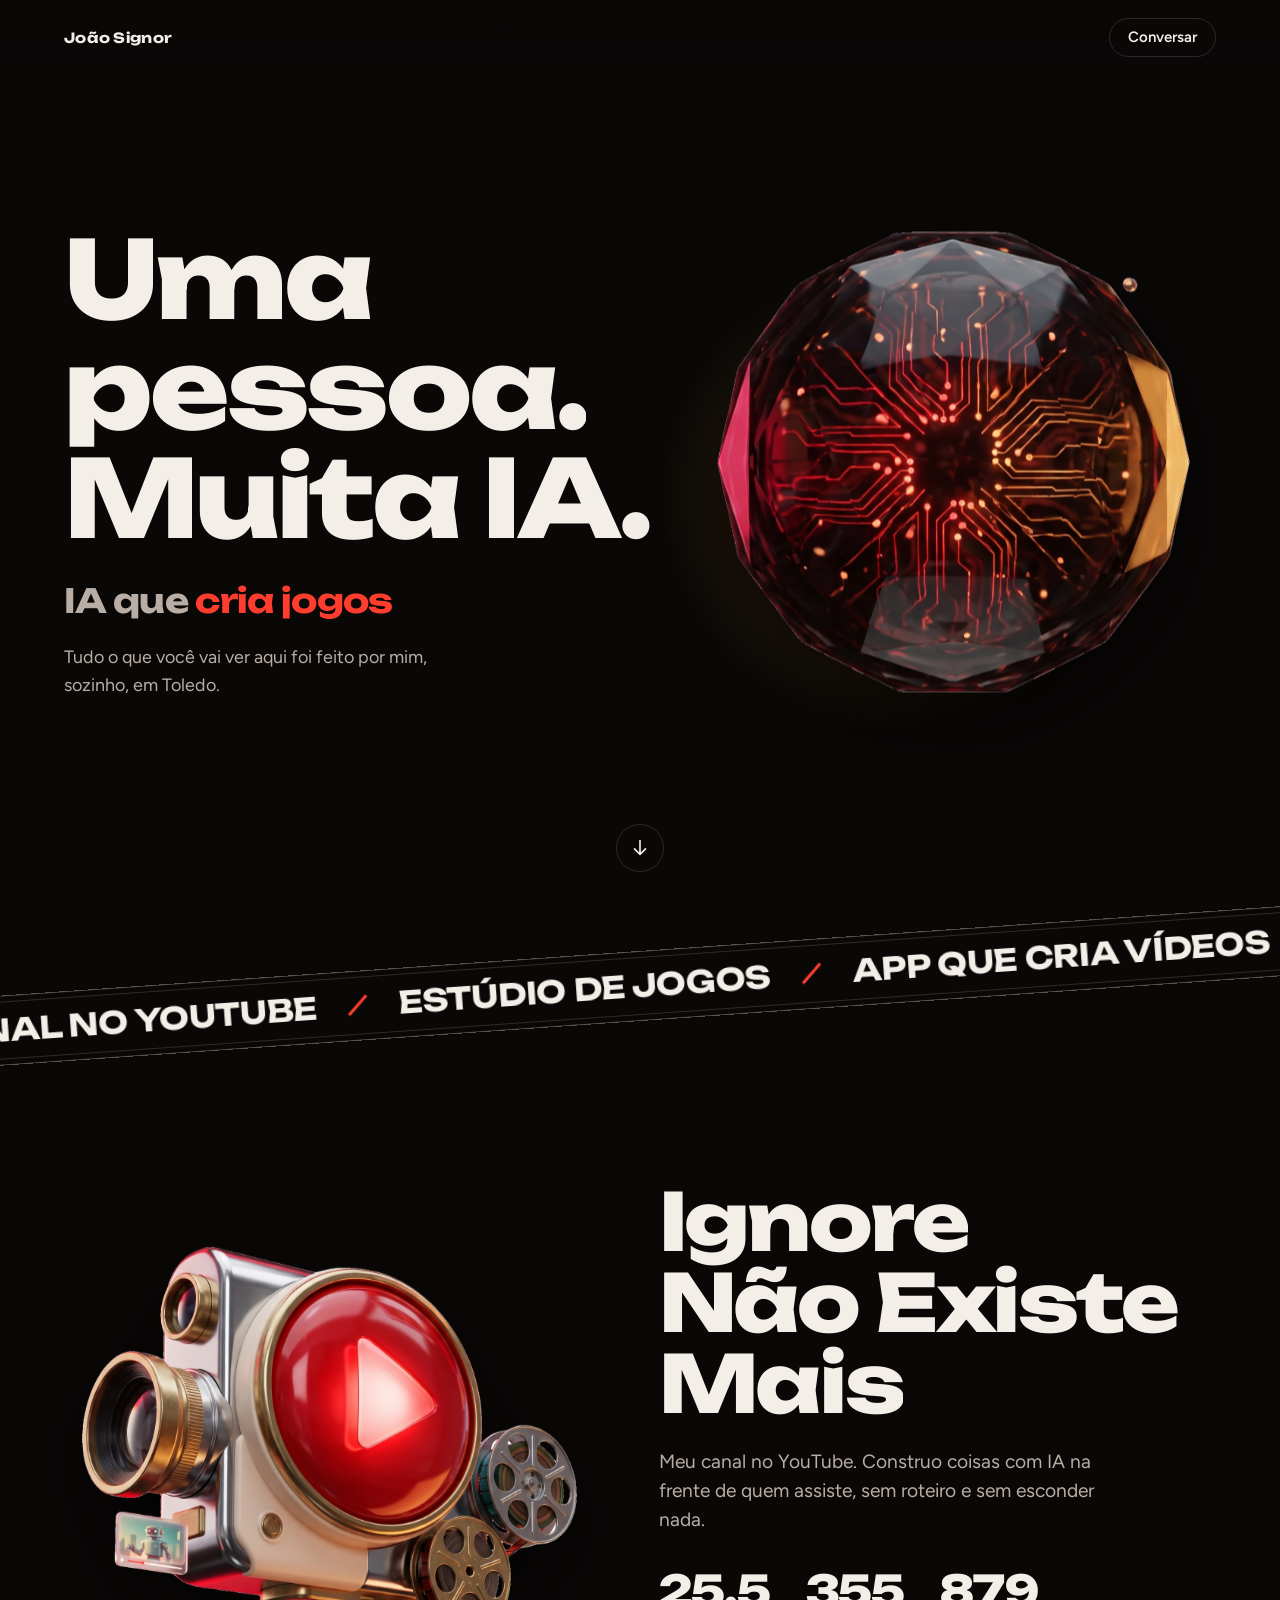
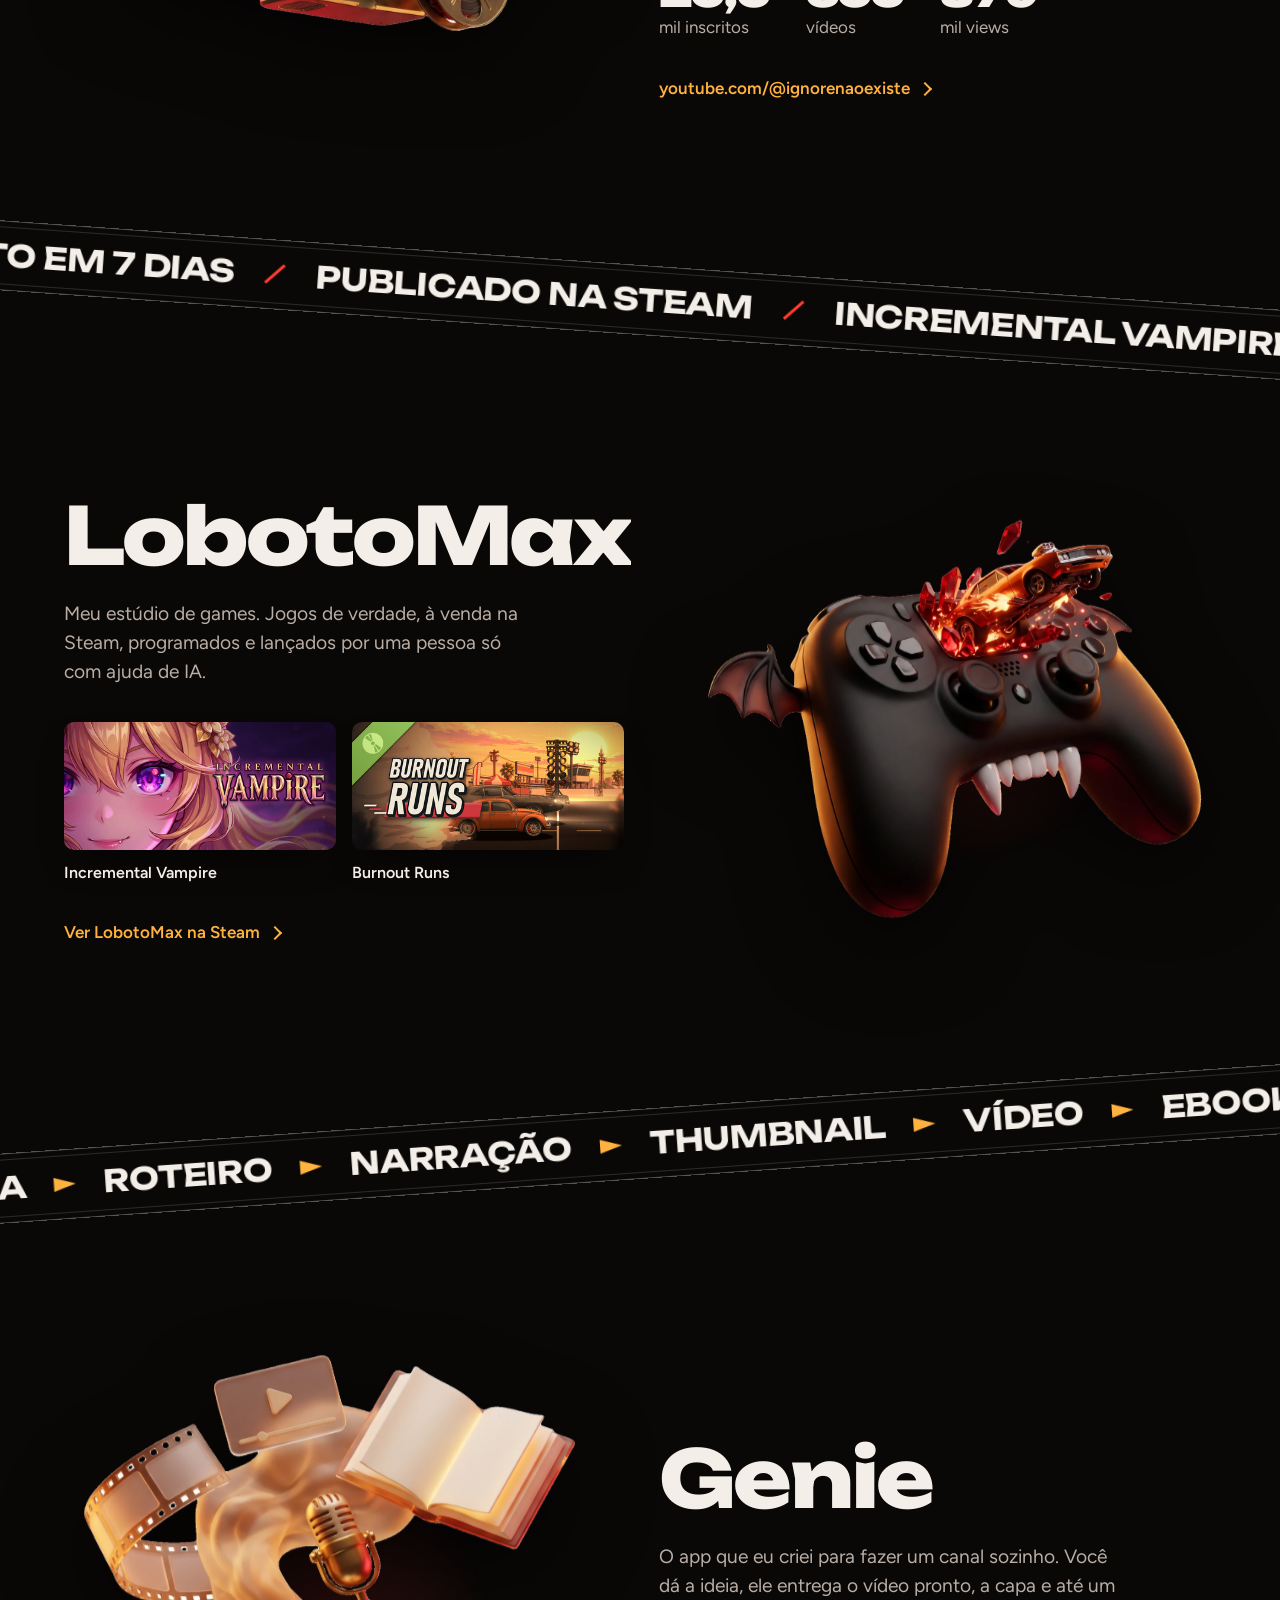
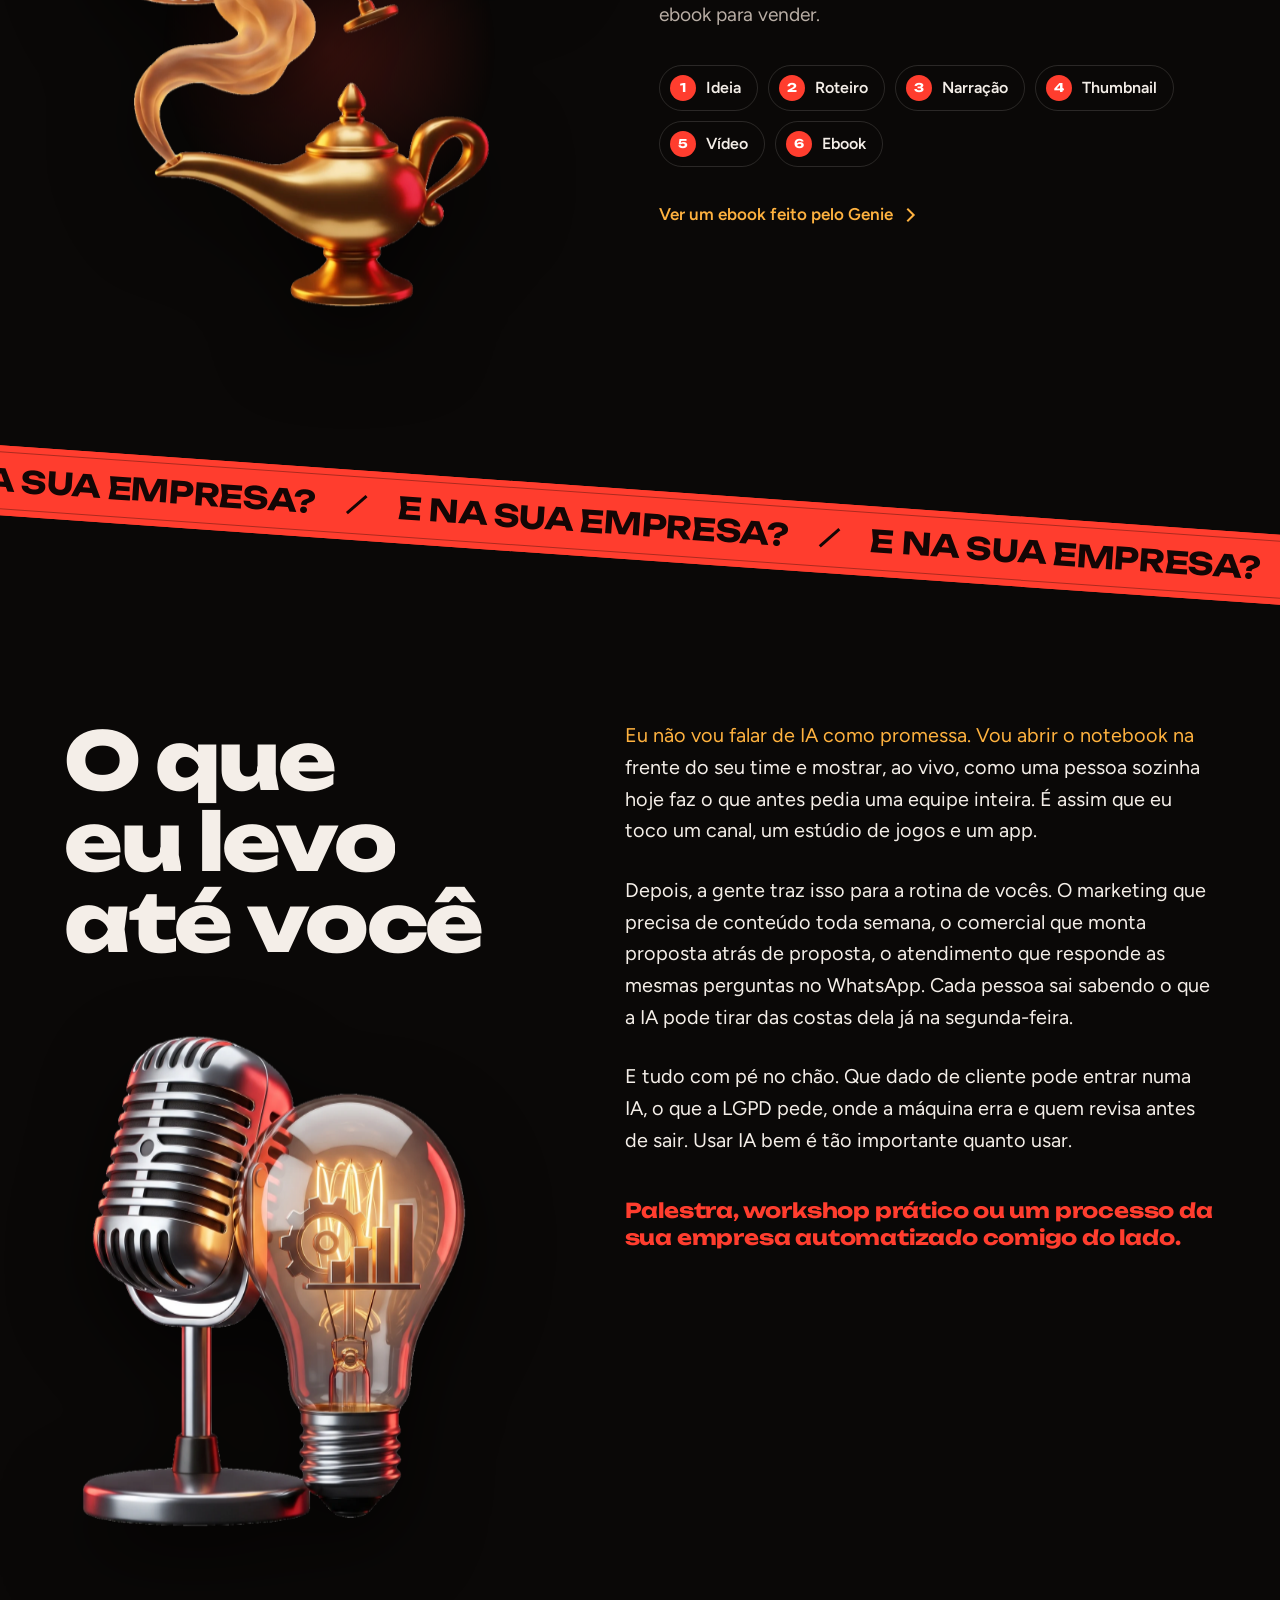
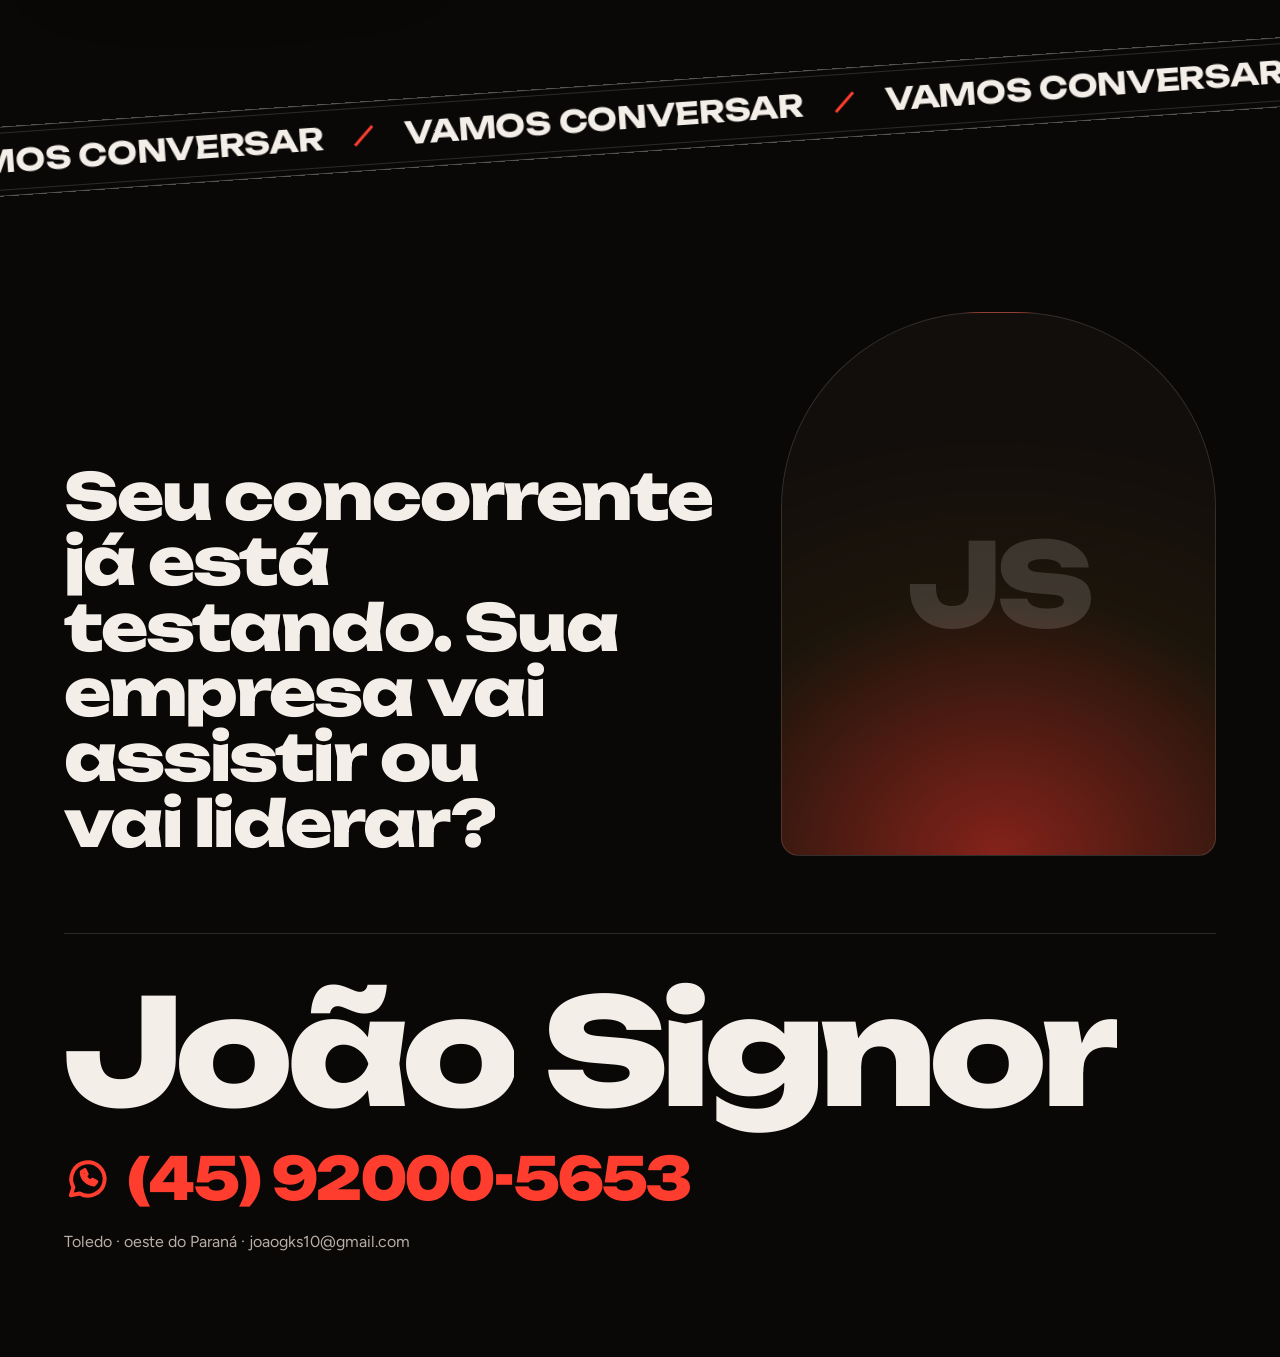
==== site/v2/index.html @ de9743dd "Nova landing v2: fundo preto, divisores diagonais animados, imagens geradas no Nano Banana com fundo" ====
<!doctype html>
<html lang="pt-BR">
<head>
<meta charset="utf-8">
<meta name="viewport" content="width=device-width, initial-scale=1">
<title>João Signor · IA na prática para empresas · Toledo – PR</title>
<meta name="description" content="Palestras e workshops de inteligência artificial aplicada para empresas de Toledo e do oeste do Paraná, com João Signor: criador de conteúdo, dev de jogos na Steam e criador do Genie.">
<meta name="theme-color" content="#0a0807">
<meta property="og:type" content="website">
<meta property="og:title" content="João Signor · IA na prática para empresas">
<meta property="og:description" content="Um canal, um estúdio de jogos e um app que cria vídeos sozinho. Tudo feito por uma pessoa com IA.">
<meta property="og:image" content="img/og.jpg">
<link rel="icon" href="data:image/svg+xml,%3Csvg xmlns='http://www.w3.org/2000/svg' viewBox='0 0 64 64'%3E%3Crect width='64' height='64' rx='14' fill='%230a0807'/%3E%3Cpath d='M14 46 50 18' stroke='%23ff3d2e' stroke-width='6' stroke-linecap='round'/%3E%3Cpath d='M14 34 34 18' stroke='%23ffb23f' stroke-width='6' stroke-linecap='round'/%3E%3C/svg%3E">
<link rel="preload" href="fonts/unbounded-normal-latin.woff2" as="font" type="font/woff2" crossorigin>
<link rel="stylesheet" href="fonts/fonts.css">
<link rel="stylesheet" href="css/style.css">
</head>
<body>
<a class="skip" href="#conteudo">Pular para o conteúdo</a>

<header class="top">
  <span class="top__name">João Signor</span>
  <a class="top__cta" href="https://wa.me/5545920005653?text=Ol%C3%A1%20Jo%C3%A3o%2C%20quero%20conversar%20sobre%20uma%20palestra%20de%20IA%20na%20minha%20empresa." target="_blank" rel="noopener">Conversar</a>
</header>

<main id="conteudo">

  <!-- ABERTURA -->
  <section class="hero" aria-labelledby="h-hero">
    <div class="hero__glow" aria-hidden="true"></div>
    <div class="hero__copy">
      <h1 id="h-hero" class="split">Uma pessoa. Muita IA.</h1>
      <p class="hero__rotator" aria-live="off">
        <span class="sr-only">IA que grava, cria jogos, escreve roteiros e vende.</span>
        <span aria-hidden="true">IA que <span class="rot"><b>grava vídeos</b><b>cria jogos</b><b>escreve roteiros</b><b>desenha capas</b><b>vende ebooks</b></span></span>
      </p>
      <p class="hero__sub reveal">Tudo o que você vai ver aqui foi feito por mim, sozinho, em Toledo.</p>
    </div>
    <figure class="hero__art float-wrap" data-tilt>
      <img class="float" src="img/core.webp" width="1199" height="1172" alt="Esfera de vidro escuro com circuitos vermelhos acesos por dentro, representando a inteligência artificial">
    </figure>
    <a class="hero__down" href="#canal" aria-label="Descer para a primeira parte">
      <svg viewBox="0 0 24 24" aria-hidden="true"><path d="M12 4v15m0 0-6-6m6 6 6-6"/></svg>
    </a>
  </section>

  <div class="slash" aria-hidden="true"><div class="slash__track"><span>Canal no YouTube</span><i></i><span>Estúdio de jogos</span><i></i><span>App que cria vídeos</span><i></i><span>Canal no YouTube</span><i></i><span>Estúdio de jogos</span><i></i><span>App que cria vídeos</span><i></i></div></div>

  <!-- 1 · CANAL -->
  <section class="part" id="canal" aria-labelledby="h-canal">
    <figure class="part__art float-wrap" data-tilt>
      <img class="float" src="img/youtube.webp" width="1400" height="1108" loading="lazy" alt="Câmera de vídeo retrô com um grande botão de play vermelho e rolos de filme flutuando">
    </figure>
    <div class="part__copy">
      <h2 id="h-canal" class="split">Ignore Não Existe Mais</h2>
      <p class="part__sub reveal">Meu canal no YouTube. Construo coisas com IA na frente de quem assiste, sem roteiro e sem esconder nada.</p>
      <ul class="facts reveal">
        <li><strong data-count="25.5" data-dec="1">25,5</strong> mil inscritos</li>
        <li><strong data-count="355">355</strong> vídeos</li>
        <li><strong data-count="879">879</strong> mil views</li>
      </ul>
      <a class="link reveal" href="https://www.youtube.com/@ignorenaoexiste" target="_blank" rel="noopener">youtube.com/@ignorenaoexiste</a>
    </div>
  </section>

  <div class="slash slash--rev" aria-hidden="true"><div class="slash__track"><span>Feito em 7 dias</span><i></i><span>Publicado na Steam</span><i></i><span>Incremental Vampire</span><i></i><span>Burnout Runs</span><i></i><span>Feito em 7 dias</span><i></i><span>Publicado na Steam</span><i></i><span>Incremental Vampire</span><i></i><span>Burnout Runs</span><i></i></div></div>

  <!-- 2 · LOBOTOMAX -->
  <section class="part part--flip" id="estudio" aria-labelledby="h-lobo">
    <figure class="part__art float-wrap" data-tilt>
      <img class="float float--slow" src="img/lobotomax.webp" width="1400" height="1149" loading="lazy" alt="Controle de videogame com presas de vampiro e um carro de arrancada saindo dele">
    </figure>
    <div class="part__copy">
      <h2 id="h-lobo" class="split">LobotoMax</h2>
      <p class="part__sub reveal">Meu estúdio de games. Jogos de verdade, à venda na Steam, programados e lançados por uma pessoa só com ajuda de IA.</p>
      <ul class="games reveal">
        <li><img src="../assets/steam/4910220_header.jpg" width="460" height="215" loading="lazy" alt="Capa do jogo Incremental Vampire"><span>Incremental Vampire</span></li>
        <li><img src="../assets/steam/5432230_header.jpg" width="460" height="215" loading="lazy" alt="Capa do jogo Burnout Runs"><span>Burnout Runs</span></li>
      </ul>
      <a class="link reveal" href="https://store.steampowered.com/curator/46188356" target="_blank" rel="noopener">Ver LobotoMax na Steam</a>
    </div>
  </section>

  <div class="slash" aria-hidden="true"><div class="slash__track"><span>Ideia</span><i class="arr"></i><span>Roteiro</span><i class="arr"></i><span>Narração</span><i class="arr"></i><span>Thumbnail</span><i class="arr"></i><span>Vídeo</span><i class="arr"></i><span>Ebook</span><i></i><span>Ideia</span><i class="arr"></i><span>Roteiro</span><i class="arr"></i><span>Narração</span><i class="arr"></i><span>Thumbnail</span><i class="arr"></i><span>Vídeo</span><i class="arr"></i><span>Ebook</span><i></i></div></div>

  <!-- 3 · GENIE -->
  <section class="part" id="genie" aria-labelledby="h-genie">
    <figure class="part__art float-wrap" data-tilt>
      <img class="float" src="img/genie.webp" width="1257" height="1400" loading="lazy" alt="Lâmpada mágica dourada soltando fumaça que vira filme, capa de vídeo, microfone e ebook">
    </figure>
    <div class="part__copy">
      <h2 id="h-genie" class="split">Genie</h2>
      <p class="part__sub reveal">O app que eu criei para fazer um canal sozinho. Você dá a ideia, ele entrega o vídeo pronto, a capa e até um ebook para vender.</p>
      <ol class="steps reveal" aria-label="Etapas do Genie">
        <li>Ideia</li><li>Roteiro</li><li>Narração</li><li>Thumbnail</li><li>Vídeo</li><li>Ebook</li>
      </ol>
      <a class="link reveal" href="https://codigopug.pages.dev/" target="_blank" rel="noopener">Ver um ebook feito pelo Genie</a>
    </div>
  </section>

  <div class="slash slash--rev slash--hot" aria-hidden="true"><div class="slash__track"><span>E na sua empresa?</span><i></i><span>E na sua empresa?</span><i></i><span>E na sua empresa?</span><i></i><span>E na sua empresa?</span><i></i><span>E na sua empresa?</span><i></i><span>E na sua empresa?</span><i></i></div></div>

  <!-- IDEIAS -->
  <section class="ideas" id="ideias" aria-labelledby="h-ideias">
    <div class="ideas__head">
      <h2 id="h-ideias" class="split">O que eu levo até você</h2>
      <figure class="ideas__art float-wrap" data-tilt>
        <img class="float float--slow" src="img/ideias.webp" width="1116" height="1400" loading="lazy" alt="Microfone de palco cromado ao lado de uma lâmpada acesa com um gráfico subindo dentro">
      </figure>
    </div>
    <div class="ideas__text">
      <p class="reveal">Eu não vou falar de IA como promessa. Vou abrir o notebook na frente do seu time e mostrar, ao vivo, como uma pessoa sozinha hoje faz o que antes pedia uma equipe inteira. É assim que eu toco um canal, um estúdio de jogos e um app.</p>
      <p class="reveal">Depois, a gente traz isso para a rotina de vocês. O marketing que precisa de conteúdo toda semana, o comercial que monta proposta atrás de proposta, o atendimento que responde as mesmas perguntas no WhatsApp. Cada pessoa sai sabendo o que a IA pode tirar das costas dela já na segunda-feira.</p>
      <p class="reveal">E tudo com pé no chão. Que dado de cliente pode entrar numa IA, o que a LGPD pede, onde a máquina erra e quem revisa antes de sair. Usar IA bem é tão importante quanto usar.</p>
      <p class="ideas__formats reveal">Palestra, workshop prático ou um processo da sua empresa automatizado comigo do lado.</p>
    </div>
  </section>

  <div class="slash" aria-hidden="true"><div class="slash__track"><span>Vamos conversar</span><i></i><span>Vamos conversar</span><i></i><span>Vamos conversar</span><i></i><span>Vamos conversar</span><i></i><span>Vamos conversar</span><i></i><span>Vamos conversar</span><i></i><span>Vamos conversar</span><i></i><span>Vamos conversar</span><i></i></div></div>

  <!-- FECHAMENTO -->
  <section class="close" id="contato" aria-labelledby="h-close">
    <div class="close__row">
      <h2 id="h-close" class="close__hook split">Seu concorrente já está testando. Sua empresa vai assistir ou vai liderar?</h2>
      <figure class="close__face">
        <!-- TROCAR: foto do João (salve como site/assets/joao.jpg, de preferência recortada sem fundo em PNG: site/assets/joao.png) -->
        <img src="../assets/joao.png" width="800" height="1000" alt="Foto de João Signor" onerror="this.onerror=function(){this.remove()};this.src='../assets/joao.jpg'">
        <span class="close__mono" aria-hidden="true">JS</span>
      </figure>
    </div>
    <div class="close__sign">
      <p class="close__name split">João Signor</p>
      <a class="close__phone reveal" href="https://wa.me/5545920005653?text=Ol%C3%A1%20Jo%C3%A3o%2C%20quero%20levar%20IA%20para%20a%20minha%20empresa." target="_blank" rel="noopener">
        <svg viewBox="0 0 24 24" aria-hidden="true"><path d="M3.5 20.5l1.3-4.1A8.5 8.5 0 1 1 8 19.6l-4.5.9z"/><path d="M9 8.6c0 3.2 2.9 6.2 6.3 6.4l1.2-1.4-2-1-1 .9c-1.2-.5-2.3-1.6-2.8-2.8l.9-1-1-2z"/></svg>
        (45) 92000-5653
      </a>
      <p class="close__place reveal">Toledo · oeste do Paraná · joaogks10@gmail.com</p>
    </div>
  </section>
</main>

<script src="js/main.js" defer></script>
</body>
</html>
---- site/v2/fonts/fonts.css ----
@font-face{font-family:'Figtree';font-style:italic;font-weight:400;font-display:swap;src:url(../fonts/figtree-italic-latin-ext.woff2) format('woff2');unicode-range:U+0100-02BA, U+02BD-02C5, U+02C7-02CC, U+02CE-02D7, U+02DD-02FF, U+0304, U+0308, U+0329, U+1D00-1DBF, U+1E00-1E9F, U+1EF2-1EFF, U+2020, U+20A0-20AB, U+20AD-20C4, U+2113, U+2C60-2C7F, U+A720-A7FF;}
@font-face{font-family:'Figtree';font-style:italic;font-weight:400;font-display:swap;src:url(../fonts/figtree-italic-latin.woff2) format('woff2');unicode-range:U+0000-00FF, U+0131, U+0152-0153, U+02BB-02BC, U+02C6, U+02DA, U+02DC, U+0304, U+0308, U+0329, U+2000-206F, U+20AC, U+2122, U+2191, U+2193, U+2212, U+2215, U+FEFF, U+FFFD;}
@font-face{font-family:'Figtree';font-style:normal;font-weight:400 700;font-display:swap;src:url(../fonts/figtree-normal-latin-ext.woff2) format('woff2');unicode-range:U+0100-02BA, U+02BD-02C5, U+02C7-02CC, U+02CE-02D7, U+02DD-02FF, U+0304, U+0308, U+0329, U+1D00-1DBF, U+1E00-1E9F, U+1EF2-1EFF, U+2020, U+20A0-20AB, U+20AD-20C4, U+2113, U+2C60-2C7F, U+A720-A7FF;}
@font-face{font-family:'Figtree';font-style:normal;font-weight:400 700;font-display:swap;src:url(../fonts/figtree-normal-latin.woff2) format('woff2');unicode-range:U+0000-00FF, U+0131, U+0152-0153, U+02BB-02BC, U+02C6, U+02DA, U+02DC, U+0304, U+0308, U+0329, U+2000-206F, U+20AC, U+2122, U+2191, U+2193, U+2212, U+2215, U+FEFF, U+FFFD;}
@font-face{font-family:'Unbounded';font-style:normal;font-weight:400 900;font-display:swap;src:url(../fonts/unbounded-normal-latin-ext.woff2) format('woff2');unicode-range:U+0100-02BA, U+02BD-02C5, U+02C7-02CC, U+02CE-02D7, U+02DD-02FF, U+0304, U+0308, U+0329, U+1D00-1DBF, U+1E00-1E9F, U+1EF2-1EFF, U+2020, U+20A0-20AB, U+20AD-20C4, U+2113, U+2C60-2C7F, U+A720-A7FF;}
@font-face{font-family:'Unbounded';font-style:normal;font-weight:400 900;font-display:swap;src:url(../fonts/unbounded-normal-latin.woff2) format('woff2');unicode-range:U+0000-00FF, U+0131, U+0152-0153, U+02BB-02BC, U+02C6, U+02DA, U+02DC, U+0304, U+0308, U+0329, U+2000-206F, U+20AC, U+2122, U+2191, U+2193, U+2212, U+2215, U+FEFF, U+FFFD;}
---- site/v2/css/style.css ----
:root {
  --bg: #0a0807;
  --bg-2: #120e0c;
  --ink: #f4eee8;
  --ink-2: #b9aea5;      /* texto secundário, 8.9:1 no fundo */
  --red: #ff3d2e;
  --amber: #ffb23f;
  --line: rgba(244, 238, 232, .14);
  --display: 'Unbounded', 'Arial Black', sans-serif;
  --text: 'Figtree', 'Segoe UI', sans-serif;
  --ease: cubic-bezier(.16, 1, .3, 1);
  --pad: clamp(20px, 5vw, 72px);
  --sec: clamp(64px, 8.5vw, 128px);
}

*, *::before, *::after { box-sizing: border-box; }
html { scroll-behavior: smooth; -webkit-text-size-adjust: 100%; }
html, body { overflow-x: clip; }
body {
  margin: 0; background: var(--bg); color: var(--ink);
  font: 400 clamp(17px, 1.25vw, 20px)/1.6 var(--text);
  overflow-x: hidden; caret-color: var(--red);
  -webkit-font-smoothing: antialiased;
}
img { display: block; max-width: 100%; height: auto; }
a { color: inherit; }
::selection { background: var(--red); color: #fff; }
:focus-visible { outline: 2px solid var(--amber); outline-offset: 4px; border-radius: 4px; }
html { scrollbar-color: #3a2f2a var(--bg); }
::-webkit-scrollbar { width: 10px; }
::-webkit-scrollbar-track { background: var(--bg); }
::-webkit-scrollbar-thumb { background: #3a2f2a; border-radius: 10px; border: 2px solid var(--bg); }
::-webkit-scrollbar-thumb:hover { background: var(--red); }

.sr-only { position: absolute; width: 1px; height: 1px; overflow: hidden; clip: rect(0 0 0 0); white-space: nowrap; }
.skip { position: absolute; left: 12px; top: -60px; z-index: 50; background: var(--amber); color: #120e0c; padding: 10px 16px; border-radius: 8px; font-weight: 700; text-decoration: none; }
.skip:focus { top: 12px; }

/* ---------- topo ---------- */
.top {
  position: fixed; inset: 0 0 auto; z-index: 20;
  display: flex; justify-content: space-between; align-items: center;
  padding: 18px var(--pad);
  background: linear-gradient(var(--bg) 20%, transparent);
  pointer-events: none;
}
.top > * { pointer-events: auto; }
.top__name { font: 700 14px/1 var(--display); letter-spacing: .02em; }
.top__cta {
  font: 600 15px/1 var(--text); text-decoration: none;
  padding: 11px 18px; border-radius: 999px; border: 1px solid var(--line);
  transition: background .3s var(--ease), border-color .3s var(--ease), color .3s;
}
.top__cta:hover { background: var(--red); border-color: var(--red); color: #140605; }

/* ---------- tipografia de exibição ---------- */
h1, h2, .close__name {
  font-family: var(--display); font-weight: 800; letter-spacing: -.03em;
  line-height: 1.02; margin: 0; text-wrap: balance;
}
h1 { font-size: clamp(44px, 8.4vw, 128px); }
h2 { font-size: clamp(38px, 6.2vw, 96px); }

/* ---------- abertura ---------- */
.hero {
  position: relative; min-height: 100svh;
  display: grid; grid-template-columns: 1.15fr 1fr; align-items: center; gap: 24px;
  padding: 120px var(--pad) 96px; isolation: isolate;
}
.hero__glow {
  position: absolute; z-index: -1; right: 4%; top: 18%; width: 52vw; aspect-ratio: 1;
  background: radial-gradient(closest-side, rgba(255, 61, 46, .26), rgba(255, 178, 63, .07) 55%, transparent 72%);
  filter: blur(10px); animation: breathe 7s ease-in-out infinite;
}
.hero__rotator {
  font: 700 clamp(22px, 2.6vw, 38px)/1.2 var(--display); letter-spacing: -.02em;
  margin: 28px 0 0; color: var(--ink-2);
}
.rot { display: inline-grid; vertical-align: bottom; height: 1.2em; overflow: hidden; color: var(--red); }
.rot b { grid-area: 1/1; font-weight: inherit; transform: translateY(110%); opacity: 0; transition: transform .7s var(--ease), opacity .4s; white-space: nowrap; }
.rot b.on { transform: none; opacity: 1; }
.rot b.out { transform: translateY(-110%); opacity: 0; }
.no-js .rot b:first-child, .rot b:first-child:only-of-type { transform: none; opacity: 1; }
.hero__sub { color: var(--ink-2); max-width: 34ch; margin: 22px 0 0; font-size: clamp(17px, 1.4vw, 22px); }
.hero__art { margin: 0; justify-self: center; width: min(560px, 100%); }
.hero__down {
  position: absolute; left: 50%; bottom: 28px; translate: -50% 0;
  width: 48px; height: 48px; display: grid; place-items: center; border-radius: 50%;
  border: 1px solid var(--line); animation: nudge 2.4s var(--ease) infinite;
}
.hero__down svg { width: 22px; fill: none; stroke: var(--ink); stroke-width: 1.8; stroke-linecap: round; stroke-linejoin: round; }

/* ---------- divisores diagonais ---------- */
.slash {
  --tilt: -4deg;
  position: relative; z-index: 2; margin: clamp(24px, 4vw, 56px) -6vw;
  transform: rotate(var(--tilt));
  border-block: 1px solid rgba(244, 238, 232, .32);
  padding: 14px 0; overflow: hidden;
}
.slash::before, .slash::after {
  content: ""; position: absolute; left: 0; right: 0; height: 1px; background: rgba(244, 238, 232, .14);
}
.slash::before { top: 5px; } .slash::after { bottom: 5px; }
.slash--rev { --tilt: 4deg; }
.slash__track {
  display: flex; align-items: center; gap: 28px; width: max-content;
  font: 700 clamp(18px, 2.4vw, 32px)/1.3 var(--display); letter-spacing: -.01em; text-transform: uppercase;
  animation: marquee 32s linear infinite;
}
.slash--rev .slash__track { animation-direction: reverse; }
.slash__track i { width: 26px; height: 3px; background: var(--red); transform: rotate(-45deg); flex: none; }
.slash__track i.arr { width: 22px; transform: none; background: var(--amber); clip-path: polygon(0 0, 100% 50%, 0 100%); height: 14px; }
.slash--hot { background: var(--red); border-color: var(--red); color: #140605; }
.slash--hot::before, .slash--hot::after { background: rgba(20, 6, 5, .35); }
.slash--hot .slash__track i { background: #140605; }
.slash--thin { padding: 0; height: 0; border-bottom: 0; }
.slash--thin::before, .slash--thin::after { display: none; }

/* ---------- partes ---------- */
.part {
  display: grid; grid-template-columns: 1fr 1.05fr; align-items: center;
  gap: clamp(24px, 5vw, 80px); padding: var(--sec) var(--pad);
}
.part--flip .part__art { order: 2; }
.part__art { margin: 0; position: relative; width: min(600px, 100%); justify-self: center; }
.part__art::before {
  content: ""; position: absolute; inset: 12% 8% 6%; z-index: -1; border-radius: 50%;
  background: radial-gradient(closest-side, rgba(255, 61, 46, .22), transparent 75%);
}
.part__sub { color: var(--ink-2); max-width: 38ch; margin: 24px 0 0; font-size: clamp(18px, 1.5vw, 23px); line-height: 1.5; }

.facts { list-style: none; display: flex; flex-wrap: wrap; gap: 14px 36px; padding: 0; margin: 36px 0 0; color: var(--ink-2); }
.facts strong { display: block; font: 800 clamp(30px, 3.4vw, 48px)/1 var(--display); color: var(--ink); letter-spacing: -.03em; font-variant-numeric: tabular-nums; }

.games { list-style: none; display: grid; grid-template-columns: repeat(2, minmax(0, 1fr)); gap: 16px; padding: 0; margin: 36px 0 0; max-width: 560px; }
.games li { display: grid; gap: 10px; font-weight: 600; font-size: 16px; }
.games img { border-radius: 10px; box-shadow: 0 18px 36px -16px rgba(0, 0, 0, .8); transition: transform .5s var(--ease); }
.games li:hover img { transform: translateY(-4px) rotate(-1deg); }

.steps { list-style: none; display: flex; flex-wrap: wrap; gap: 10px; padding: 0; margin: 36px 0 0; counter-reset: s; }
.steps li {
  counter-increment: s; display: flex; align-items: center; gap: 10px;
  padding: 9px 16px 9px 10px; border-radius: 999px; border: 1px solid var(--line);
  font-weight: 600; font-size: 16px;
}
.steps li::before {
  content: counter(s); display: grid; place-items: center; width: 26px; height: 26px; border-radius: 50%;
  background: var(--red); color: #fff; font: 700 12px/1 var(--display);
}
.steps.in li { animation: pop .6s var(--ease) both; }
.steps.in li:nth-child(2) { animation-delay: .08s; } .steps.in li:nth-child(3) { animation-delay: .16s; }
.steps.in li:nth-child(4) { animation-delay: .24s; } .steps.in li:nth-child(5) { animation-delay: .32s; }
.steps.in li:nth-child(6) { animation-delay: .4s; }

.link {
  display: inline-flex; align-items: center; gap: 10px; margin-top: 34px;
  font-weight: 600; text-decoration: none; color: var(--amber);
  background: linear-gradient(currentColor, currentColor) 0 100% / 0 1px no-repeat;
  padding-bottom: 3px; transition: background-size .5s var(--ease);
}
.link::after { content: ""; width: 10px; height: 10px; border: solid currentColor; border-width: 2px 2px 0 0; transform: rotate(45deg); }
.link:hover { background-size: 100% 1px; }

/* ---------- ideias ---------- */
.ideas {
  display: grid; grid-template-columns: .9fr 1.1fr; gap: clamp(32px, 6vw, 96px);
  padding: var(--sec) var(--pad);
}
.ideas__head { position: sticky; top: 110px; align-self: start; }
.ideas__art { margin: 32px 0 0; width: min(420px, 90%); }
.ideas__text p { margin: 0 0 1.4em; max-width: 62ch; font-size: clamp(19px, 1.55vw, 24px); line-height: 1.6; color: var(--ink); }
.ideas__text p:first-child::first-line { color: var(--amber); }
.ideas__formats { font-family: var(--display); font-weight: 700; font-size: clamp(18px, 1.6vw, 24px) !important; line-height: 1.35 !important; color: var(--red) !important; letter-spacing: -.01em; padding-top: .6em; }

/* ---------- fechamento ---------- */
.close { padding: var(--sec) var(--pad) clamp(64px, 8vw, 120px); }
.close__row { display: grid; grid-template-columns: 1.2fr .8fr; align-items: end; gap: clamp(24px, 5vw, 72px); }
.close__hook { font-size: clamp(34px, 5vw, 76px); }
.close__face {
  margin: 0; position: relative; aspect-ratio: 4/5; width: min(440px, 100%); justify-self: end;
  border-radius: 46% 46% 18px 18px / 36% 36% 18px 18px; overflow: hidden;
  background: radial-gradient(120% 80% at 50% 100%, rgba(255, 61, 46, .5), rgba(255, 178, 63, .08) 60%, var(--bg-2));
  border: 1px solid var(--line);
}
.close__face img { position: absolute; inset: 0; width: 100%; height: 100%; object-fit: cover; object-position: top center; z-index: 1; }
.close__mono { position: absolute; inset: 0; display: grid; place-items: center; font: 800 clamp(64px, 9vw, 140px)/1 var(--display); color: rgba(244, 238, 232, .16); letter-spacing: -.05em; }
.close__sign { margin-top: clamp(40px, 6vw, 80px); border-top: 1px solid var(--line); padding-top: clamp(28px, 4vw, 48px); }
.close__name { font-size: clamp(52px, 11.5vw, 184px); line-height: .95; letter-spacing: -.045em; }
.close__phone {
  display: inline-flex; align-items: center; gap: 16px; margin-top: 28px; text-decoration: none;
  font: 800 clamp(28px, 4.6vw, 68px)/1 var(--display); letter-spacing: -.03em; color: var(--red);
  font-variant-numeric: tabular-nums; transition: color .3s;
}
.close__phone svg { width: .8em; height: .8em; fill: none; stroke: currentColor; stroke-width: 2; stroke-linejoin: round; flex: none; }
.close__phone:hover { color: var(--amber); }
.close__place { color: var(--ink-2); margin: 18px 0 0; font-size: 16px; }

/* ---------- animações ---------- */
.float-wrap { transform-style: preserve-3d; transition: transform .8s var(--ease); will-change: transform; }
.float { animation: float 6s ease-in-out infinite; filter: drop-shadow(0 30px 40px rgba(0, 0, 0, .6)); }
.float--slow { animation-duration: 8s; }

/* texto: palavras sobem (o padrão é visível; o JS só esconde se puder animar) */
.split .w { display: inline-block; overflow: hidden; vertical-align: top; padding-bottom: .08em; margin-bottom: -.08em; }
.split .w > span { display: inline-block; }
.anim .split:not(.in) .w > span { transform: translateY(105%) rotate(4deg); }
.anim .split .w > span { transition: transform 1s var(--ease); transition-delay: calc(var(--i) * 60ms); }
.anim .reveal { opacity: 0; transform: translateY(24px); transition: opacity .9s var(--ease), transform .9s var(--ease); }
.anim .reveal.in { opacity: 1; transform: none; }
.anim .part__art, .anim .ideas__art, .anim .hero__art { opacity: 0; scale: .86; transition: opacity 1.1s var(--ease), scale 1.3s var(--ease); }
.anim .in-art { opacity: 1 !important; scale: 1 !important; }

@keyframes float { 0%, 100% { transform: translateY(0) rotate(-1.5deg); } 50% { transform: translateY(-22px) rotate(1.5deg); } }
@keyframes breathe { 0%, 100% { opacity: .75; scale: 1; } 50% { opacity: 1; scale: 1.08; } }
@keyframes marquee { to { transform: translateX(-50%); } }
@keyframes nudge { 0%, 100% { translate: -50% 0; } 50% { translate: -50% 8px; } }
@keyframes pop { from { opacity: 0; transform: translateY(14px) scale(.9); } }

/* ---------- responsivo ---------- */
@media (max-width: 860px) {
  .hero { grid-template-columns: 1fr; padding-top: 104px; text-align: left; }
  .hero__art { order: -1; width: min(340px, 78%); }
  .hero__glow { width: 110vw; right: -20%; top: 4%; }
  .part, .ideas { grid-template-columns: 1fr; }
  .part--flip .part__art { order: 0; }
  .part__art { width: min(420px, 86%); }
  .ideas__head { position: static; }
  .ideas__art { width: min(300px, 70%); }
  .close__row { grid-template-columns: 1fr; }
  .close__face { justify-self: start; width: min(340px, 82%); order: 2; }
  .slash { margin-inline: -12vw; }
}
@media (max-width: 420px) {
  .games { grid-template-columns: 1fr; }
  .close__phone { gap: 10px; }
}

@media (prefers-reduced-motion: reduce) {
  *, *::before, *::after { animation: none !important; transition: none !important; }
  html { scroll-behavior: auto; }
  .anim .split:not(.in) .w > span, .anim .reveal, .anim .part__art, .anim .ideas__art, .anim .hero__art { opacity: 1; transform: none; scale: 1; }
  .rot b { transform: none; opacity: 0; } .rot b:first-child { opacity: 1; }
}
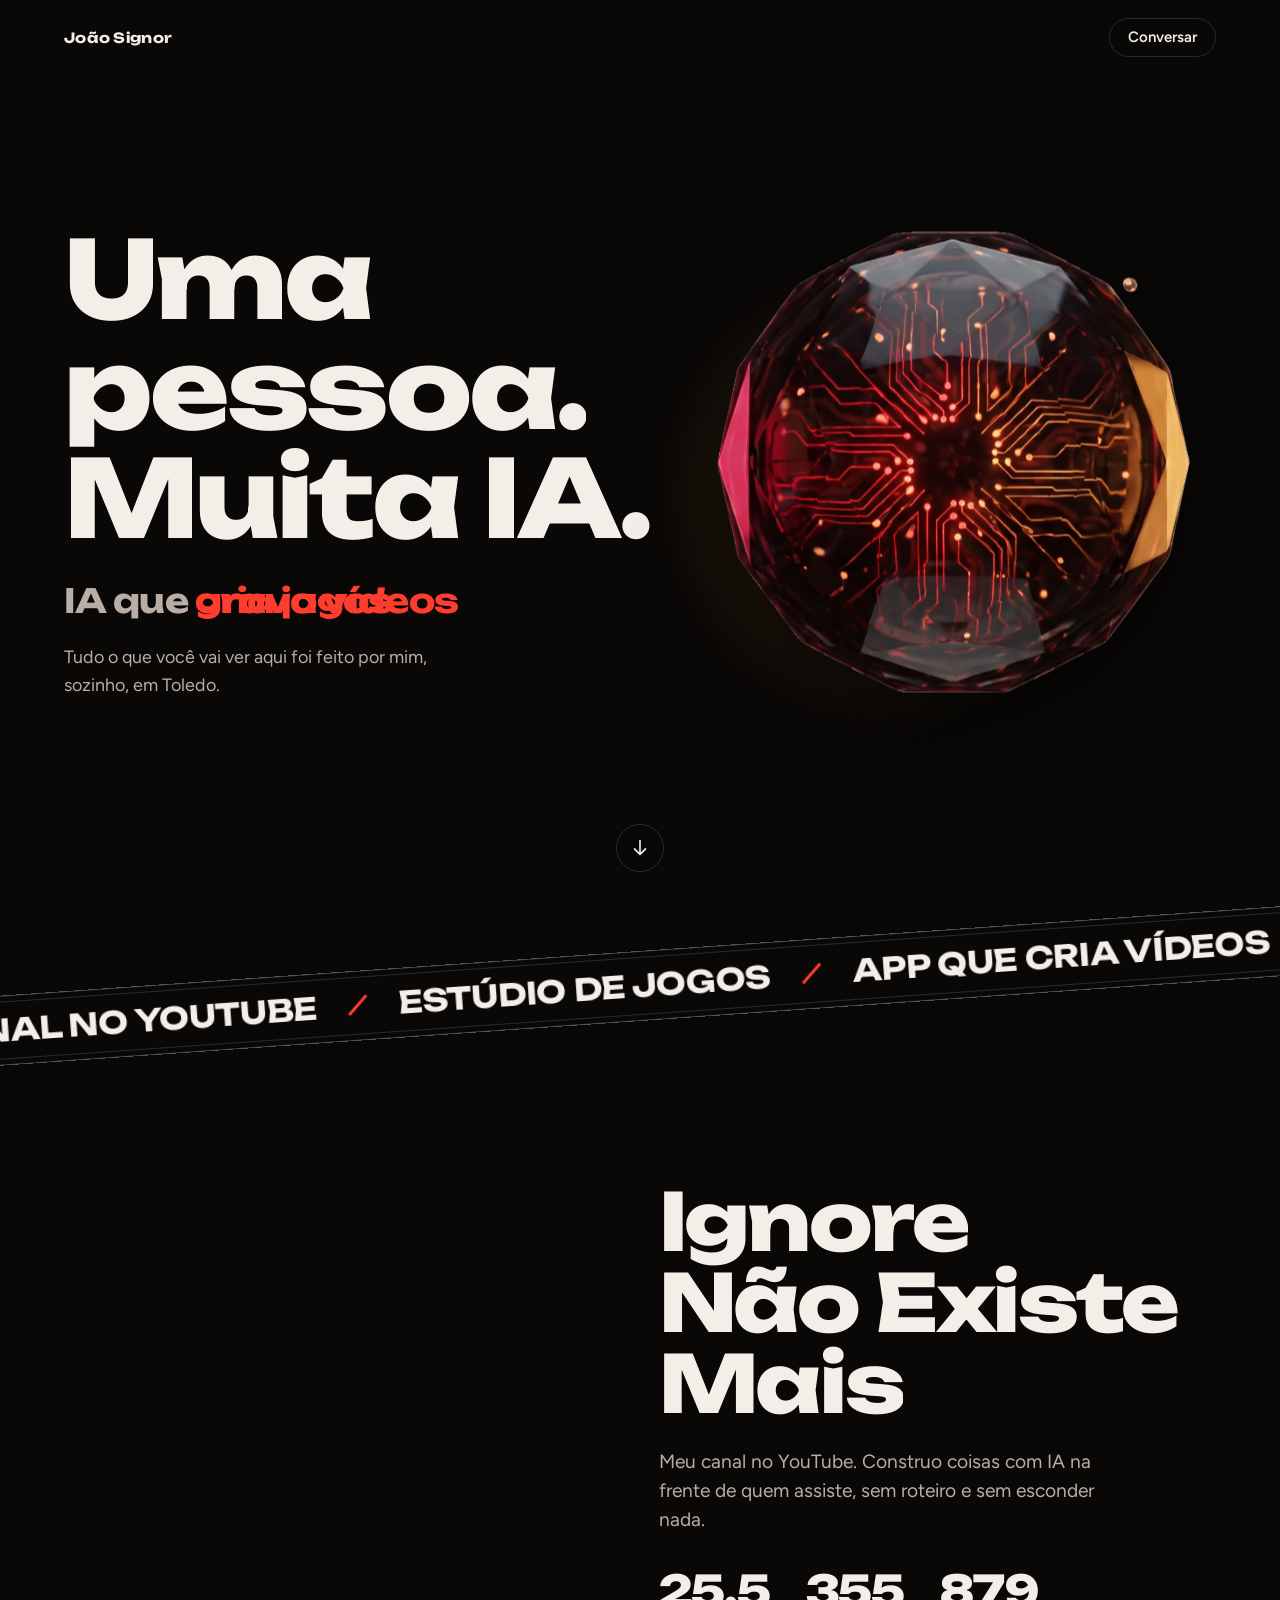
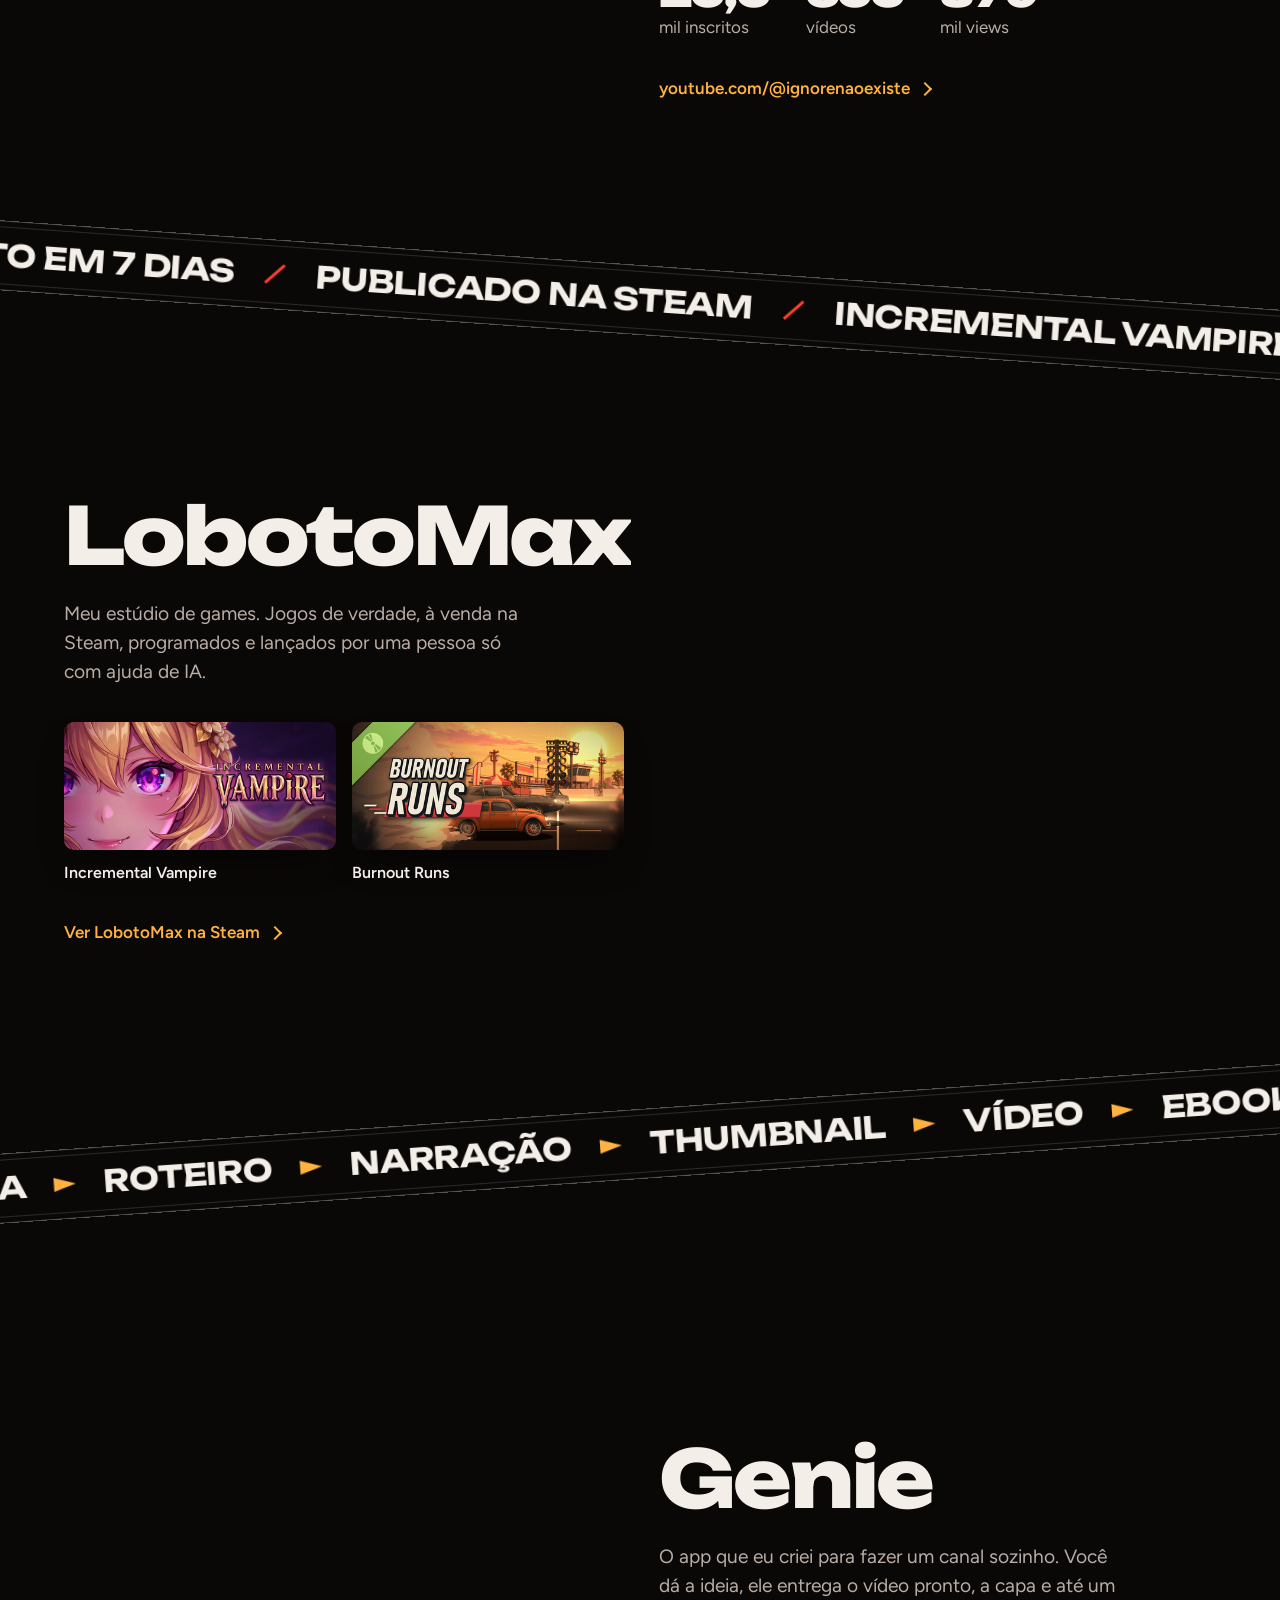
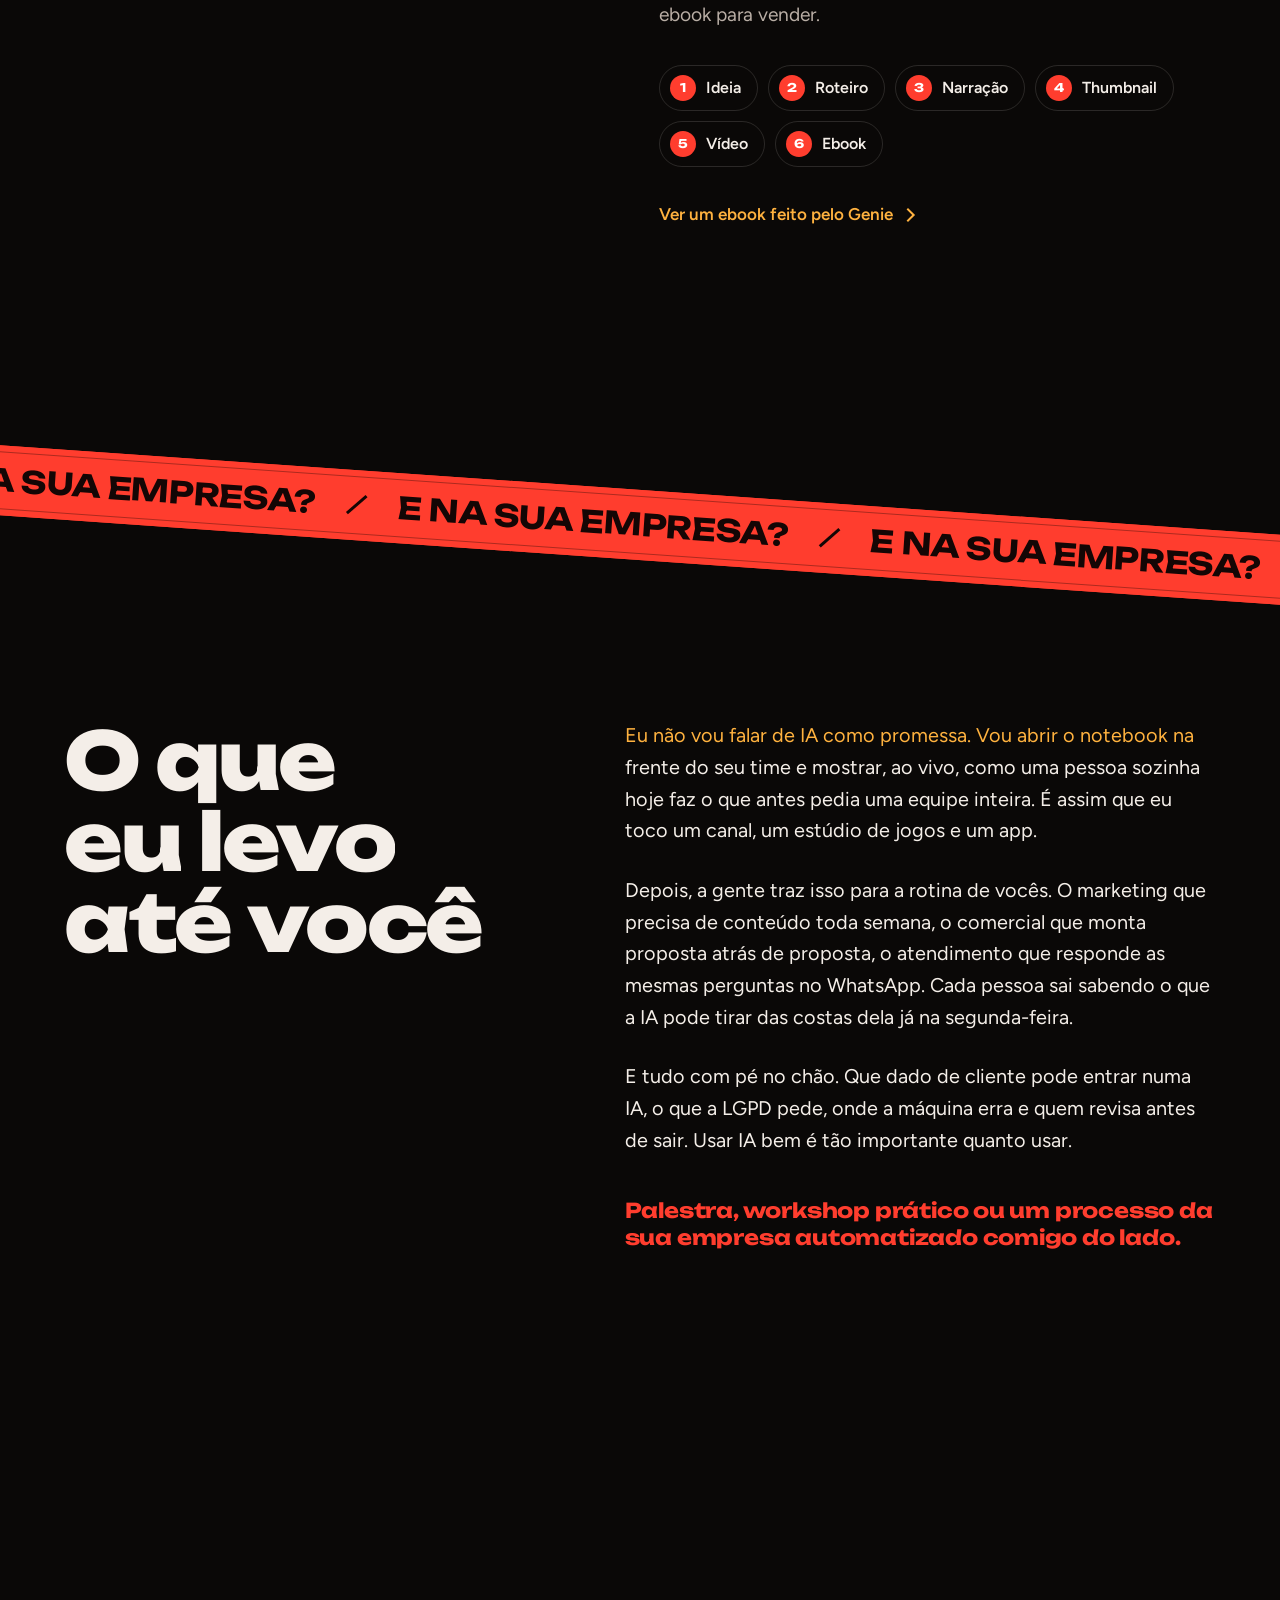
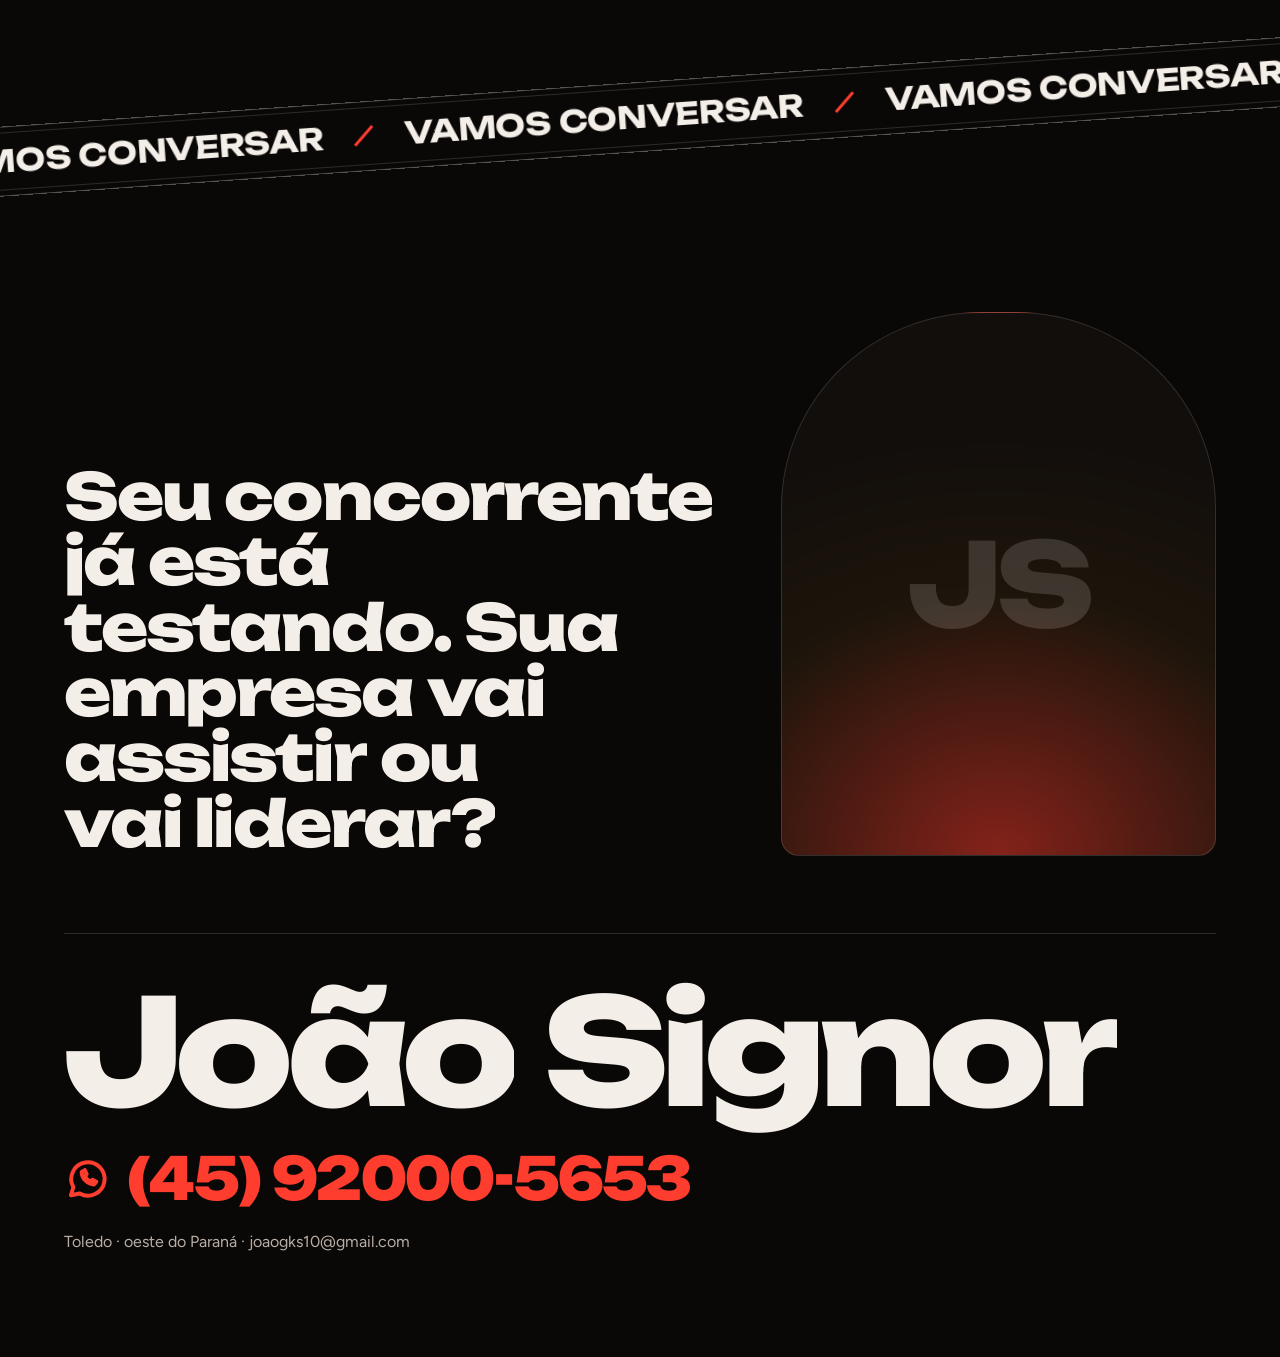
==== commit a7761985: "Usar joaosignor.pages.dev" ====
--- a/site/v2/index.html
+++ b/site/v2/index.html
@@ -9,7 +9,8 @@
 <meta property="og:type" content="website">
 <meta property="og:title" content="João Signor · IA na prática para empresas">
 <meta property="og:description" content="Um canal, um estúdio de jogos e um app que cria vídeos sozinho. Tudo feito por uma pessoa com IA.">
-<meta property="og:image" content="img/og.jpg">
+<meta property="og:url" content="https://joaosignor.pages.dev/v2/">
+<meta property="og:image" content="https://joaosignor.pages.dev/v2/img/og.jpg">
 <link rel="icon" href="data:image/svg+xml,%3Csvg xmlns='http://www.w3.org/2000/svg' viewBox='0 0 64 64'%3E%3Crect width='64' height='64' rx='14' fill='%230a0807'/%3E%3Cpath d='M14 46 50 18' stroke='%23ff3d2e' stroke-width='6' stroke-linecap='round'/%3E%3Cpath d='M14 34 34 18' stroke='%23ffb23f' stroke-width='6' stroke-linecap='round'/%3E%3C/svg%3E">
 <link rel="preload" href="fonts/unbounded-normal-latin.woff2" as="font" type="font/woff2" crossorigin>
 <link rel="stylesheet" href="fonts/fonts.css">
